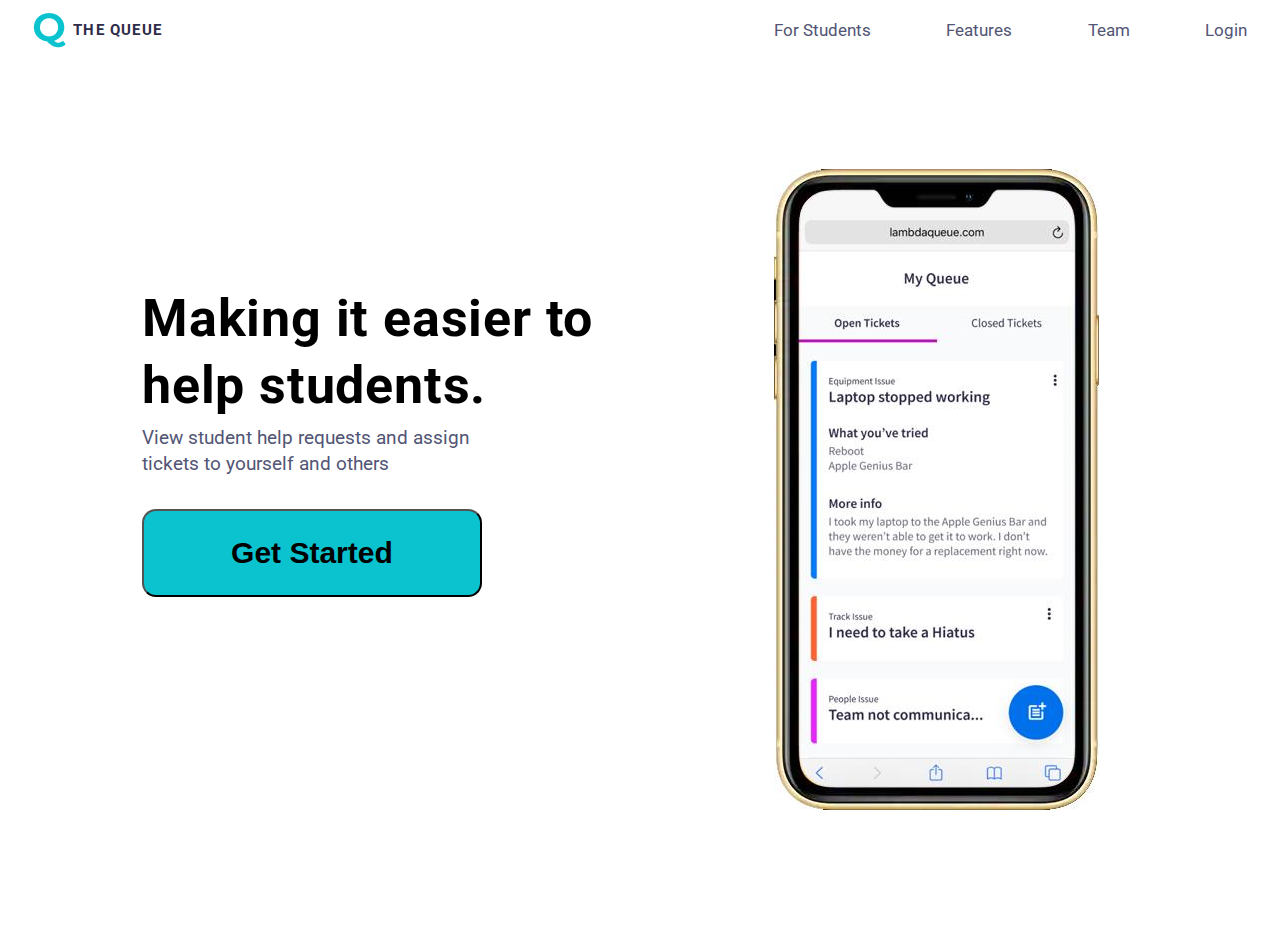
==== index.html @ 93dd8b7e "linked everything and custom browser image" ====
<!doctype html>

<html lang="en">
<head>
  <meta charset="utf-8">
  <meta name="viewport" content="width=device-width, initial-scale=1.0">
  <title>Dev Desk</title>

  <link href="https://fonts.googleapis.com/css?family=Indie+Flower|Roboto" rel="stylesheet">
  <link href="css/index.css" rel="stylesheet">
  <link rel='icon' href='img/logo.png' type='image/x-icon'>
</head>

<body>
    <div class = "homePageForHelpers">
      <header>
        <div class = "logo">
          <img src="img/logo.png" alt="'Q' the letter as a logo of the company">
          <h2>THE QUEUE</h2>
        </div>
        <div class ="links">
          <nav>
            <a href = "Landing page-students.html">For Students</a>
            <a href = "features.html">Features</a>
            <a href = "">Team</a>
            <a href = "">Login</a>
          </nav>
        </div>
      </header><!--end of header-->

      <section class = "middleSection">
        <div class ="leftSide">
          <h1>Making it easier to <br> help students.</h1>
          <p>View student help requests and assign <br>
            tickets to yourself and others
          </p>
          <button>Get Started</button>
        </div>
        <div class = "rightSide">
          <img src="img/thumbnail.jfif" alt="Iphone showing menu options">
        </div>
      </section><!--end of middleSection-->
    </div><!--end of homePageForHelpers-->
</body>
</html>
---- css/index.css ----
/* http://meyerweb.com/eric/tools/css/reset/ 
   v2.0 | 20110126
   License: none (public domain)
*/
html,
body,
div,
span,
applet,
object,
iframe,
h1,
h2,
h3,
h4,
h5,
h6,
p,
blockquote,
pre,
a,
abbr,
acronym,
address,
big,
cite,
code,
del,
dfn,
em,
img,
ins,
kbd,
q,
s,
samp,
small,
strike,
strong,
sub,
sup,
tt,
var,
b,
u,
i,
center,
dl,
dt,
dd,
ol,
ul,
li,
fieldset,
form,
label,
legend,
table,
caption,
tbody,
tfoot,
thead,
tr,
th,
td,
article,
aside,
canvas,
details,
embed,
figure,
figcaption,
footer,
header,
hgroup,
menu,
nav,
output,
ruby,
section,
summary,
time,
mark,
audio,
video {
  margin: 0;
  padding: 0;
  border: 0;
  font-size: 100%;
  font: inherit;
  vertical-align: baseline;
}
/* HTML5 display-role reset for older browsers */
article,
aside,
details,
figcaption,
figure,
footer,
header,
hgroup,
menu,
nav,
section {
  display: block;
}
body {
  line-height: 1;
}
ol,
ul {
  list-style: none;
}
blockquote,
q {
  quotes: none;
}
blockquote:before,
blockquote:after,
q:before,
q:after {
  content: '';
  content: none;
}
table {
  border-collapse: collapse;
  border-spacing: 0;
}
* {
  box-sizing: border-box;
}
html {
  font-size: 62.5%;
}
html,
body {
  font-family: 'Roboto', sans-serif;
}
h1,
h2,
h3,
h4,
h5 {
  font-weight: bold;
}
h1 {
  line-height: 1.3;
  font-size: 5.2rem;
}
h2 {
  font-size: 1.5rem;
  font-weight: bold;
}
h4 {
  font-size: 2.5rem;
}
p {
  line-height: 1.4;
  font-size: 1.9rem;
}
img {
  max-width: 100%;
  height: auto;
}
.homePageForHelpers {
  max-width: 1240px;
  width: 100%;
  margin: 0 auto;
}
.homePageForHelpers {
  padding: 1%;
}
.homePageForHelpers header {
  display: flex;
  align-items: center;
}
.homePageForHelpers header .logo {
  width: 61%;
  display: flex;
  align-items: center;
}
.homePageForHelpers header .logo h2 {
  color: #2E2C48;
  padding: 0 1%;
  letter-spacing: 1.2px;
}
.homePageForHelpers header .links {
  width: 39%;
}
.homePageForHelpers header .links nav {
  display: flex;
  justify-content: space-between;
}
.homePageForHelpers header .links nav a {
  text-decoration: none;
  color: #525575;
  font-size: 1.7rem;
}
.homePageForHelpers .middleSection {
  padding: 10% 0;
  display: flex;
}
.homePageForHelpers .middleSection .leftSide {
  width: 61%;
  padding-top: 9.5%;
  padding-left: 9%;
}
.homePageForHelpers .middleSection .leftSide h1 {
  height: 140px;
  letter-spacing: 0.8px;
}
.homePageForHelpers .middleSection .leftSide p {
  padding-bottom: 5%;
  color: #525575;
}
.homePageForHelpers .middleSection .leftSide button {
  font-size: 3rem;
  font-weight: bold;
  padding: 25px 87px;
  background: #0AC3CF;
  border-radius: 14px;
}
.homePageForHelpers .middleSection .rightSide {
  width: 39%;
}
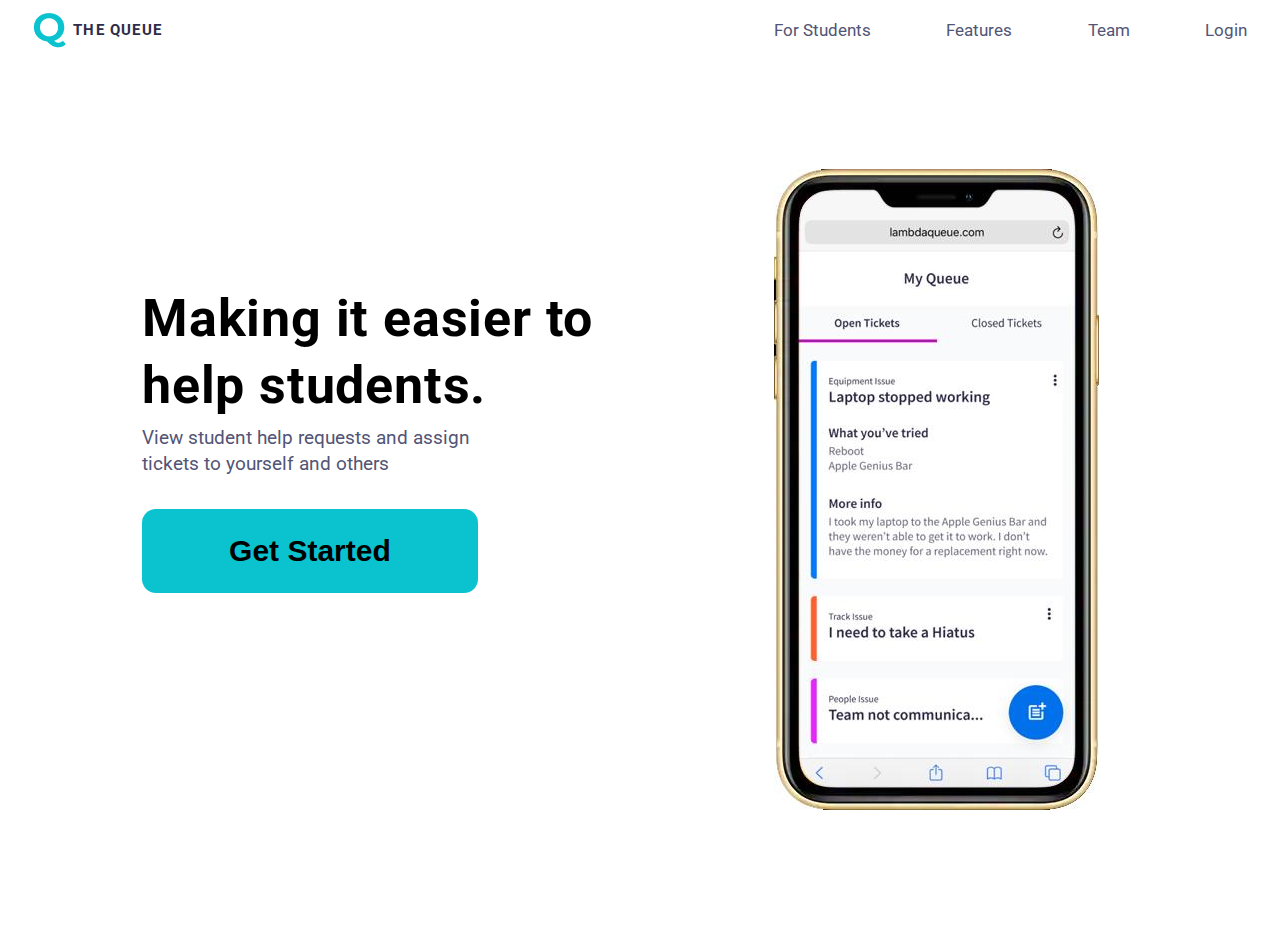
==== commit c39672ab: "Finished the halpers page for the tablet and mobile versions" ====
--- a/index.html
+++ b/index.html
@@ -4,11 +4,11 @@
 <head>
   <meta charset="utf-8">
   <meta name="viewport" content="width=device-width, initial-scale=1.0">
-  <title>Dev Desk</title>
+  <title>Fun Bus Travel Agency - Solution</title>
 
   <link href="https://fonts.googleapis.com/css?family=Indie+Flower|Roboto" rel="stylesheet">
   <link href="css/index.css" rel="stylesheet">
-  <link rel='icon' href='img/logo.png' type='image/x-icon'>
+
 </head>
 
 <body>
@@ -18,10 +18,16 @@
           <img src="img/logo.png" alt="'Q' the letter as a logo of the company">
           <h2>THE QUEUE</h2>
         </div>
+        <div class = "onlyForMobile">
+          <nav>
+            <a href = "">Student? Click here</a>
+          </nav>
+          <button>Sign Up</button>
+        </div>
         <div class ="links">
           <nav>
-            <a href = "Landing page-students.html">For Students</a>
-            <a href = "features.html">Features</a>
+            <a href = "">For Students</a>
+            <a href = "">Features</a>
             <a href = "">Team</a>
             <a href = "">Login</a>
           </nav>
@@ -31,7 +37,7 @@
       <section class = "middleSection">
         <div class ="leftSide">
           <h1>Making it easier to <br> help students.</h1>
-          <p>View student help requests and assign <br>
+          <p>View student help requests and assign <br id = "hideInMobile">
             tickets to yourself and others
           </p>
           <button>Get Started</button>
@@ -40,6 +46,17 @@
           <img src="img/thumbnail.jfif" alt="Iphone showing menu options">
         </div>
       </section><!--end of middleSection-->
+      <div class = "onlyForMobile">
+        <footer>
+          <nav class = "LinksOnTheBottom">
+            <a href = "">Students</a>
+            <a href = "">Features</a>
+            <a href = "">Team</a>
+            <a href = "">Login</a>
+          </nav>
+          <p>A Lambda School Build student project</p>
+        </footer>
+      </div><!--end of onlyForMobile-->
     </div><!--end of homePageForHelpers-->
 </body>
 </html>--- a/css/index.css
+++ b/css/index.css
@@ -196,6 +196,49 @@
   color: #525575;
   font-size: 1.7rem;
 }
+@media (max-width: 800px) {
+  .homePageForHelpers header {
+    flex-direction: column;
+  }
+  .homePageForHelpers header .logo {
+    justify-content: center;
+    padding-bottom: 5%;
+  }
+}
+@media (max-width: 500px) {
+  .homePageForHelpers header {
+    flex-direction: row;
+    padding: 4%;
+  }
+  .homePageForHelpers header .logo {
+    justify-content: flex-start;
+    padding-bottom: 0;
+    width: 51%;
+  }
+  .homePageForHelpers header .logo h2 {
+    display: none;
+  }
+  .homePageForHelpers header .links {
+    display: none;
+  }
+  .homePageForHelpers header .onlyForMobile nav {
+    padding-right: 3%;
+  }
+  .homePageForHelpers header .onlyForMobile nav a {
+    font-style: normal;
+    font-weight: 600;
+    font-size: 1.5rem;
+  }
+  .homePageForHelpers header .onlyForMobile button {
+    color: #FFFFFF;
+    background: #2E2C48;
+    font-style: normal;
+    font-weight: bold;
+    border-radius: 3px;
+    border: none;
+    padding: 1% 3%;
+  }
+}
 .homePageForHelpers .middleSection {
   padding: 10% 0;
   display: flex;
@@ -219,7 +262,93 @@
   padding: 25px 87px;
   background: #0AC3CF;
   border-radius: 14px;
+  border: none;
 }
 .homePageForHelpers .middleSection .rightSide {
   width: 39%;
 }
+@media (max-width: 800px) {
+  .homePageForHelpers .middleSection {
+    padding: 10% 5%;
+  }
+  .homePageForHelpers .middleSection .leftSide {
+    padding-top: 10.5%;
+    padding-left: 0;
+  }
+  .homePageForHelpers .middleSection .leftSide h1 {
+    height: 110px;
+    font-size: 3.8rem;
+  }
+  .homePageForHelpers .middleSection .leftSide button {
+    font-size: 2rem;
+    padding: 2% 13%;
+  }
+}
+@media (max-width: 500px) {
+  .homePageForHelpers .middleSection {
+    padding: 4%;
+    flex-direction: column;
+  }
+  .homePageForHelpers .middleSection .leftSide {
+    width: 70%;
+    padding-top: 7%;
+    padding-left: 0;
+  }
+  .homePageForHelpers .middleSection .leftSide h1 {
+    height: 110px;
+    font-size: 3.6rem;
+  }
+  .homePageForHelpers .middleSection .leftSide p {
+    padding-bottom: 9%;
+    color: #525575;
+  }
+  .homePageForHelpers .middleSection .leftSide p #hideInMobile {
+    display: none;
+  }
+  .homePageForHelpers .middleSection .leftSide button {
+    font-size: 2.3rem;
+    line-height: 26px;
+    padding: 3% 13%;
+    background: #0AC3CF;
+    border-radius: 8px;
+    border: none;
+  }
+  .homePageForHelpers .middleSection .rightSide {
+    margin-top: 17%;
+    margin-bottom: 6%;
+    margin-left: 20%;
+    width: 55%;
+  }
+}
+.homePageForHelpers .onlyForMobile {
+  display: none;
+}
+@media (max-width: 500px) {
+  .homePageForHelpers .onlyForMobile {
+    display: contents;
+  }
+  .homePageForHelpers .onlyForMobile footer {
+    padding: 4%;
+    border-top: 1px solid #E0E0E0;
+    background: #F9FAFB;
+  }
+  .homePageForHelpers .onlyForMobile footer .LinksOnTheBottom {
+    display: flex;
+    flex-direction: column;
+  }
+  .homePageForHelpers .onlyForMobile footer .LinksOnTheBottom a {
+    padding: 1.3% 0;
+    text-decoration: none;
+    color: #525575;
+    font-size: 1.4rem;
+    font-style: normal;
+    font-weight: bold;
+  }
+  .homePageForHelpers .onlyForMobile footer p {
+    padding-top: 3%;
+    font-size: 1.3rem;
+    font-style: normal;
+    font-weight: normal;
+    color: #646378;
+  }
+}
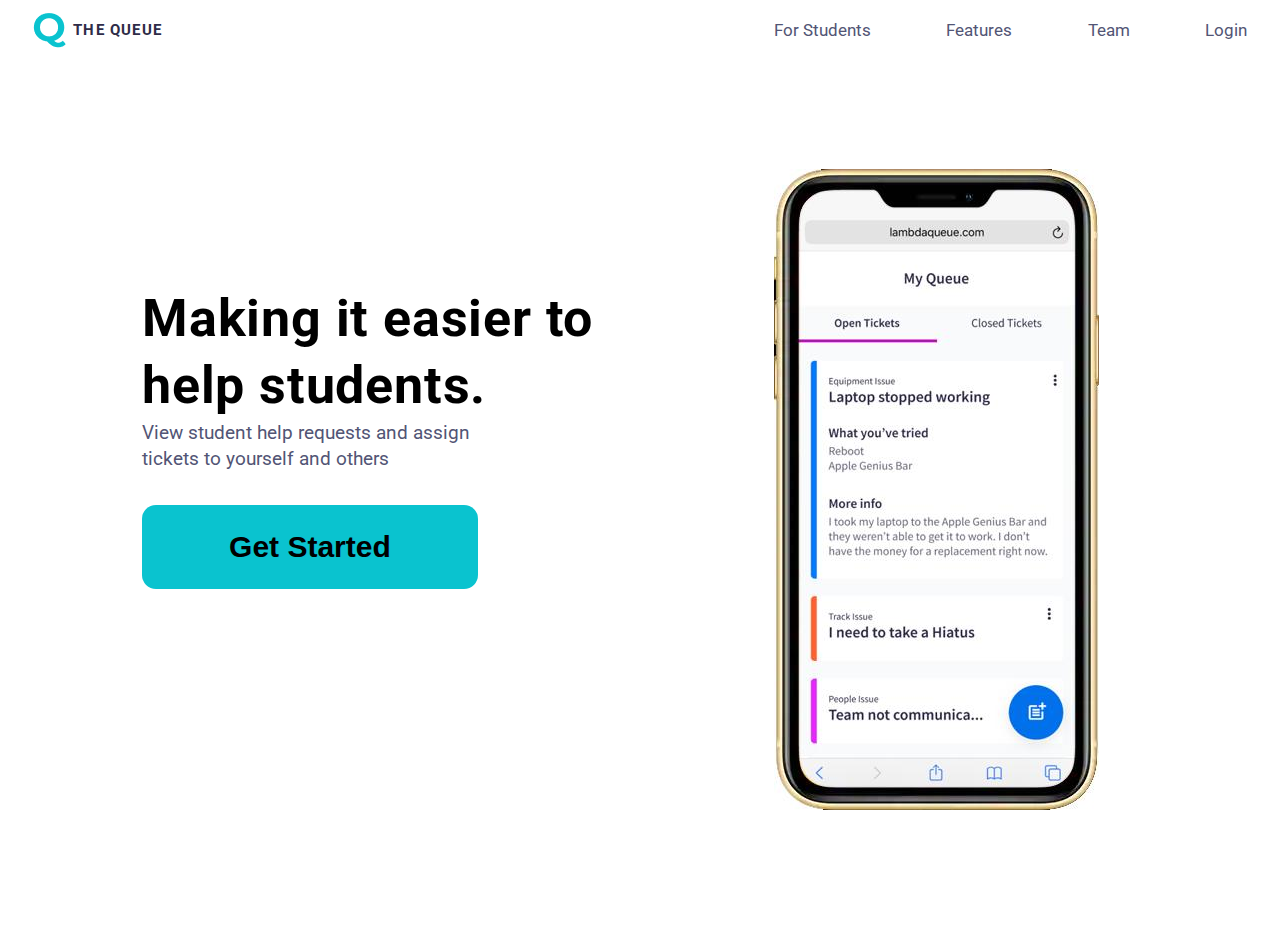
==== commit 7eadcb0f: "Deleted unnecessary files, and changed the href of the links" ====
--- a/index.html
+++ b/index.html
@@ -4,7 +4,7 @@
 <head>
   <meta charset="utf-8">
   <meta name="viewport" content="width=device-width, initial-scale=1.0">
-  <title>Fun Bus Travel Agency - Solution</title>
+  <title>Q - The queue</title>
 
   <link href="https://fonts.googleapis.com/css?family=Indie+Flower|Roboto" rel="stylesheet">
   <link href="css/index.css" rel="stylesheet">
@@ -27,8 +27,8 @@
         <div class ="links">
           <nav>
             <a href = "">For Students</a>
-            <a href = "">Features</a>
-            <a href = "">Team</a>
+            <a href = "features.html">Features</a>
+            <a href = "team.html">Team</a>
             <a href = "">Login</a>
           </nav>
         </div>
@@ -49,9 +49,9 @@
       <div class = "onlyForMobile">
         <footer>
           <nav class = "LinksOnTheBottom">
-            <a href = "">Students</a>
-            <a href = "">Features</a>
-            <a href = "">Team</a>
+            <a href = "Landing page-students.html">Students</a>
+            <a href = "features.html">Features</a>
+            <a href = "team.html">Team</a>
             <a href = "">Login</a>
           </nav>
           <p>A Lambda School Build student project</p>
--- a/css/index.css
+++ b/css/index.css
@@ -1,3 +1,9 @@
+.makeLookPretty {
+  width: 100%;
+  border: 1px solid black;
+  display: flex;
+  flex-direction: column;
+}
 /* http://meyerweb.com/eric/tools/css/reset/ 
    v2.0 | 20110126
    License: none (public domain)
@@ -167,6 +173,11 @@
   width: 100%;
   margin: 0 auto;
 }
+.teamPage {
+  max-width: 1240px;
+  width: 100%;
+  margin: 0 auto;
+}
 .homePageForHelpers {
   padding: 1%;
 }
@@ -249,7 +260,6 @@
   padding-left: 9%;
 }
 .homePageForHelpers .middleSection .leftSide h1 {
-  height: 140px;
   letter-spacing: 0.8px;
 }
 .homePageForHelpers .middleSection .leftSide p {
@@ -276,7 +286,6 @@
     padding-left: 0;
   }
   .homePageForHelpers .middleSection .leftSide h1 {
-    height: 110px;
     font-size: 3.8rem;
   }
   .homePageForHelpers .middleSection .leftSide button {
@@ -295,7 +304,6 @@
     padding-left: 0;
   }
   .homePageForHelpers .middleSection .leftSide h1 {
-    height: 110px;
     font-size: 3.6rem;
   }
   .homePageForHelpers .middleSection .leftSide p {
@@ -352,3 +360,191 @@
     color: #646378;
   }
 }
+.teamPage {
+  padding: 1%;
+}
+.teamPage header {
+  display: flex;
+  align-items: center;
+}
+.teamPage header .logo {
+  width: 61%;
+  display: flex;
+  align-items: center;
+}
+.teamPage header .logo h2 {
+  color: #2E2C48;
+  padding: 0 1%;
+  letter-spacing: 1.2px;
+}
+.teamPage header .links {
+  width: 39%;
+}
+.teamPage header .links nav {
+  display: flex;
+  justify-content: space-between;
+}
+.teamPage header .links nav a {
+  text-decoration: none;
+  color: #525575;
+  font-size: 1.7rem;
+}
+@media (max-width: 800px) {
+  .teamPage header {
+    flex-direction: column;
+  }
+  .teamPage header .logo {
+    justify-content: center;
+    padding-bottom: 5%;
+  }
+}
+@media (max-width: 500px) {
+  .teamPage header {
+    flex-direction: row;
+    padding: 4%;
+  }
+  .teamPage header .logo {
+    justify-content: flex-start;
+    padding-bottom: 0;
+    width: 51%;
+  }
+  .teamPage header .logo h2 {
+    display: none;
+  }
+  .teamPage header .links {
+    display: none;
+  }
+  .teamPage header .onlyForMobile nav {
+    padding-right: 3%;
+  }
+  .teamPage header .onlyForMobile nav a {
+    font-style: normal;
+    font-weight: 600;
+    font-size: 1.5rem;
+  }
+  .teamPage header .onlyForMobile button {
+    color: #FFFFFF;
+    background: #2E2C48;
+    font-style: normal;
+    font-weight: bold;
+    border-radius: 3px;
+    border: none;
+    padding: 1% 3%;
+  }
+}
+.teamPage .Developers {
+  display: flex;
+  flex-direction: column;
+}
+.teamPage .Developers p {
+  padding: 1% 2%;
+  font-size: 2.3rem;
+  font-weight: bold;
+}
+.teamPage .Developers .UX {
+  padding: 3% 0;
+  display: flex;
+  flex-direction: column;
+  align-content: center;
+  align-items: center;
+}
+.teamPage .Developers .UX a {
+  width: 40%;
+}
+.teamPage .Developers .UX a div {
+  border: 1px solid black;
+  width: 100%;
+}
+.teamPage .Developers .UI {
+  padding: 3% 0;
+  display: flex;
+  justify-content: space-evenly;
+}
+.teamPage .Developers .UI a {
+  width: 40%;
+}
+.teamPage .Developers .UI a div {
+  width: 100%;
+  border: 1px solid black;
+  display: flex;
+  flex-direction: column;
+}
+.teamPage .Developers .ReactOne {
+  padding: 3% 0;
+  display: flex;
+  justify-content: space-evenly;
+}
+.teamPage .Developers .ReactOne a {
+  width: 40%;
+}
+.teamPage .Developers .ReactOne a div {
+  width: 100%;
+  border: 1px solid black;
+  display: flex;
+  flex-direction: column;
+}
+.teamPage .Developers .ReactTwo {
+  padding: 3% 0;
+  display: flex;
+  justify-content: space-evenly;
+}
+.teamPage .Developers .ReactTwo a {
+  width: 40%;
+}
+.teamPage .Developers .ReactTwo a div {
+  width: 100%;
+  border: 1px solid black;
+  display: flex;
+  flex-direction: column;
+}
+.teamPage .Developers .BackEnd {
+  padding: 3% 0;
+  display: flex;
+  justify-content: space-evenly;
+}
+.teamPage .Developers .BackEnd a {
+  width: 40%;
+}
+.teamPage .Developers .BackEnd a div {
+  width: 100%;
+  border: 1px solid black;
+  display: flex;
+  flex-direction: column;
+}
+@media (max-width: 800px) {
+  .teamPage .Developers p {
+    font-size: 1.5rem;
+  }
+}
+.teamPage .onlyForMobile {
+  display: none;
+}
+@media (max-width: 500px) {
+  .teamPage .onlyForMobile {
+    display: contents;
+  }
+  .teamPage .onlyForMobile footer {
+    padding: 4%;
+    border-top: 1px solid #E0E0E0;
+    background: #F9FAFB;
+  }
+  .teamPage .onlyForMobile footer .LinksOnTheBottom {
+    display: flex;
+    flex-direction: column;
+  }
+  .teamPage .onlyForMobile footer .LinksOnTheBottom a {
+    padding: 1.3% 0;
+    text-decoration: none;
+    color: #525575;
+    font-size: 1.4rem;
+    font-style: normal;
+    font-weight: bold;
+  }
+  .teamPage .onlyForMobile footer p {
+    padding-top: 3%;
+    font-size: 1.3rem;
+    font-style: normal;
+    font-weight: normal;
+    color: #646378;
+  }
+}
